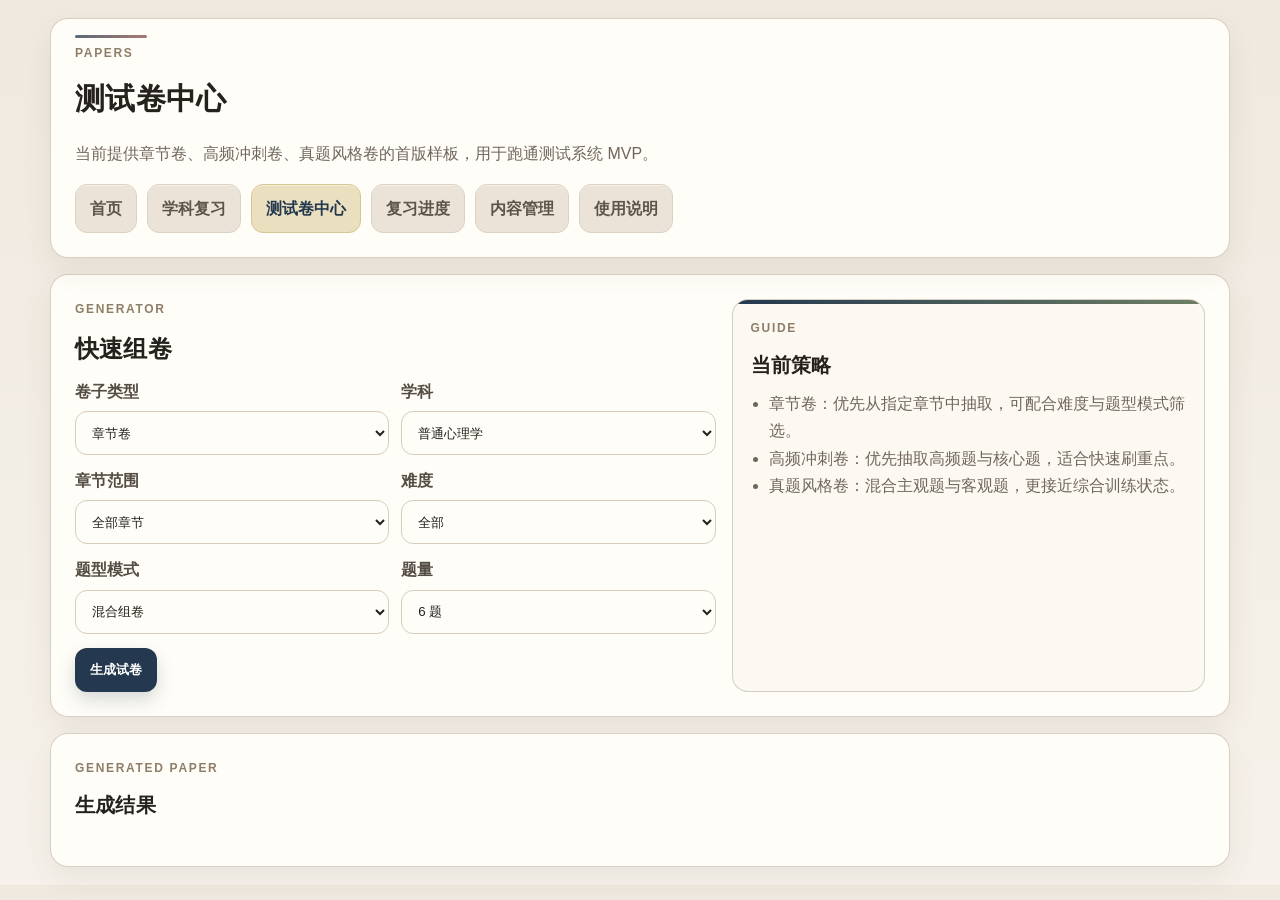
==== webapp/psy-papers.html @ 5b467150 "Add files via upload" ====
<!DOCTYPE html>
<html lang="zh-CN">
<head>
  <meta charset="UTF-8" />
  <meta name="viewport" content="width=device-width, initial-scale=1.0, viewport-fit=cover" />
  <title>测试卷中心 - 心理学考研复习系统</title>
  <link rel="icon" href="./favicon.svg" type="image/svg+xml" />
  <link rel="stylesheet" href="./psy.css" />
</head>
<body data-page="papers">
  <div class="shell">
    <header class="topbar card compact-topbar">
      <div>
        <div class="eyebrow">Papers</div>
        <h1>测试卷中心</h1>
        <p class="muted">当前提供章节卷、高频冲刺卷、真题风格卷的首版样板，用于跑通测试系统 MVP。</p>
      </div>
      <nav class="nav">
        <a class="nav-link" href="./psy-index.html">首页</a>
        <a class="nav-link" href="./psy-subject.html?subject=general_psychology">学科复习</a>
        <a class="nav-link active" href="./psy-papers.html">测试卷中心</a>
        <a class="nav-link" href="./psy-progress.html">复习进度</a>
        <a class="nav-link" href="./psy-manage.html">内容管理</a>
        <a class="nav-link" href="./psy-readme.html">使用说明</a>
      </nav>
    </header>

    <section class="card two-col">
      <div>
        <div class="eyebrow">Generator</div>
        <h2>快速组卷</h2>
        <div class="form-grid">
          <label>
            <span>卷子类型</span>
            <select id="paperType">
              <option value="chapter">章节卷</option>
              <option value="high">高频冲刺卷</option>
              <option value="mock">真题风格卷</option>
            </select>
          </label>
          <label>
            <span>学科</span>
            <select id="paperSubject"></select>
          </label>
          <label>
            <span>章节范围</span>
            <select id="paperChapter"></select>
          </label>
          <label>
            <span>难度</span>
            <select id="paperDifficulty">
              <option value="all">全部</option>
              <option value="easy">基础</option>
              <option value="medium">中等</option>
              <option value="hard">提升</option>
            </select>
          </label>
          <label>
            <span>题型模式</span>
            <select id="paperMode">
              <option value="mixed">混合组卷</option>
              <option value="objective">只要客观题</option>
              <option value="subjective">只要主观题</option>
            </select>
          </label>
          <label>
            <span>题量</span>
            <select id="paperCount">
              <option value="4">4 题</option>
              <option value="6" selected>6 题</option>
              <option value="8">8 题</option>
            </select>
          </label>
        </div>
        <div class="cta-row">
          <button class="cta primary" id="generatePaperBtn">生成试卷</button>
        </div>
      </div>
      <div class="panel">
        <div class="eyebrow">Guide</div>
        <h3>当前策略</h3>
        <ul class="bullet-list">
          <li>章节卷：优先从指定章节中抽取，可配合难度与题型模式筛选。</li>
          <li>高频冲刺卷：优先抽取高频题与核心题，适合快速刷重点。</li>
          <li>真题风格卷：混合主观题与客观题，更接近综合训练状态。</li>
        </ul>
      </div>
    </section>

    <section class="card">
      <div class="section-head"><div><div class="eyebrow">Generated Paper</div><h3>生成结果</h3></div></div>
      <div class="stack" id="paperResult"></div>
    </section>
  </div>
  <script src="./psy-app.js"></script>
</body>
</html>
---- webapp/psy.css ----
:root {
  --bg: #f4f1eb;
  --paper: rgba(255, 253, 248, 0.96);
  --panel: #fcf8f2;
  --text: #25211c;
  --muted: #70675c;
  --line: rgba(214, 205, 192, 0.95);
  --primary: #24384f;
  --secondary: #6c7f65;
  --accent: #8c4d46;
  --shadow: 0 12px 30px rgba(73, 56, 40, 0.08);
  --radius: 18px;
}
* { box-sizing: border-box; }
body {
  margin: 0;
  font-family: -apple-system, BlinkMacSystemFont, "Segoe UI", Roboto, "PingFang SC", "Hiragino Sans GB", "Microsoft YaHei", sans-serif;
  background: linear-gradient(180deg, #efe9df 0%, #f6f2eb 100%);
  color: var(--text);
  line-height: 1.7;
  padding: 18px;
}
.shell { max-width: 1180px; margin: 0 auto; display: grid; gap: 16px; }
.card {
  background: var(--paper);
  border: 1px solid var(--line);
  border-radius: var(--radius);
  box-shadow: var(--shadow);
  padding: 24px;
}
.topbar, .hero { position: relative; overflow: hidden; }
.topbar::before, .hero::before {
  content: "";
  position: absolute;
  left: 24px;
  top: 18px;
  width: 72px;
  height: 3px;
  border-radius: 999px;
  background: linear-gradient(90deg, var(--primary) 0%, var(--accent) 100%);
  opacity: .75;
}
.compact-topbar::before { top: 16px; }
h1, h2, h3 { margin: 0 0 8px; color: var(--text); letter-spacing: 0.01em; }
h1 { font-size: 30px; }
h2 { font-size: 24px; }
h3 { font-size: 20px; }
.eyebrow {
  margin-bottom: 10px;
  color: #8e7e68;
  font-size: 12px;
  font-weight: 800;
  letter-spacing: .14em;
  text-transform: uppercase;
}
.muted, .body-text { color: var(--muted); }
.nav { display: flex; flex-wrap: wrap; gap: 10px; margin-top: 14px; }
.nav-link, .cta, .quick-link {
  display: inline-flex;
  align-items: center;
  justify-content: center;
  min-height: 44px;
  padding: 10px 14px;
  text-decoration: none;
  border-radius: 12px;
  font-weight: 700;
  transition: .18s ease;
}
.nav-link {
  background: #ebe3d7;
  color: #5e554a;
  border: 1px solid #ddd2c1;
  box-shadow: inset 0 1px 0 rgba(255,255,255,.45);
}
.nav-link.active {
  background: #eadfbf;
  color: var(--primary);
  border-color: #d6c691;
}
.hero {
  display: grid;
  grid-template-columns: 1.4fr .9fr;
  gap: 18px;
  background: linear-gradient(180deg, rgba(255,253,248,.98) 0%, rgba(245,238,226,.96) 100%);
  padding-top: 28px;
}
.hero-note {
  display: inline-block;
  padding: 6px 10px;
  border-radius: 999px;
  background: #efe3bb;
  color: var(--primary);
  font-size: 12px;
  font-weight: 800;
  letter-spacing: .08em;
}
.hero h2 { font-size: 32px; max-width: 14ch; margin-top: 12px; }
.cta-row { display: flex; flex-wrap: wrap; gap: 10px; margin-top: 14px; }
.cta { border: 1px solid transparent; cursor: pointer; }
.cta.primary { background: var(--primary); color: #fff; box-shadow: 0 8px 18px rgba(36,56,79,.18); }
.cta.secondary { background: var(--secondary); color: #fff; box-shadow: 0 8px 18px rgba(108,127,101,.16); }
.quick-link {
  justify-content: flex-start;
  background: var(--panel);
  color: #443d34;
  border: 1px solid var(--line);
}
.panel {
  background: var(--panel);
  border: 1px solid var(--line);
  border-radius: 16px;
  padding: 18px;
  position: relative;
  overflow: hidden;
}
.panel::before {
  content: "";
  position: absolute;
  left: 0;
  top: 0;
  width: 100%;
  height: 4px;
  background: linear-gradient(90deg, var(--primary) 0%, var(--secondary) 100%);
}
.stats-grid, .grid, .form-grid {
  display: grid;
  gap: 12px;
}
.stats-grid { grid-template-columns: repeat(auto-fit, minmax(150px, 1fr)); }
.grid { grid-template-columns: repeat(auto-fit, minmax(240px, 1fr)); }
.form-grid { grid-template-columns: repeat(auto-fit, minmax(220px, 1fr)); }
.two-col { display: grid; grid-template-columns: 1.15fr .85fr; gap: 16px; }
.dashboard-grid { display: grid; grid-template-columns: 1.1fr .9fr; gap: 16px; }
.stat, .subject-card, .chapter-item, .note-card, .question-card, .dashboard-card {
  background: var(--panel);
  border: 1px solid var(--line);
  border-radius: 16px;
  padding: 16px;
}
.subject-card h4, .chapter-item h4, .note-card h4, .question-card h4, .dashboard-card h4 { margin: 0 0 8px; font-size: 18px; }
.meta-row, .tag-row { display: flex; flex-wrap: wrap; gap: 8px; margin-top: 10px; }
.pill {
  display: inline-flex;
  align-items: center;
  padding: 5px 10px;
  border-radius: 999px;
  background: #ece5d7;
  color: #5e554a;
  font-size: 12px;
  font-weight: 700;
  border: 1px solid #ddd0bc;
}
.pill.strong { background: #efe3bb; color: var(--primary); border-color: #d7c58d; }
.stack { display: grid; gap: 12px; }
.section-head { display: flex; justify-content: space-between; align-items: end; margin-bottom: 12px; }
.chapter-list { display: grid; gap: 12px; }
.chapter-item { display: grid; gap: 10px; }
.chapter-item-head { display: flex; gap: 12px; justify-content: space-between; align-items: start; }
.chapter-order {
  min-width: 42px;
  height: 42px;
  display: inline-flex;
  align-items: center;
  justify-content: center;
  border-radius: 12px;
  background: #efe3bb;
  color: var(--primary);
  font-weight: 800;
}
label { display: grid; gap: 6px; color: #544d44; font-weight: 600; }
.paper-preview {
  background: linear-gradient(180deg, rgba(255,253,248,.98) 0%, rgba(245,238,226,.94) 100%);
  border: 1px solid var(--line);
  border-radius: 18px;
  padding: 20px;
  position: relative;
  overflow: hidden;
}
.paper-preview::before {
  content: "SIMULATION PAPER";
  position: absolute;
  right: 20px;
  top: 16px;
  color: #9c8d78;
  font-size: 12px;
  letter-spacing: .16em;
  font-weight: 800;
}
.paper-head {
  display: grid;
  gap: 8px;
  padding-bottom: 14px;
  border-bottom: 1px dashed #d5cab8;
  margin-bottom: 14px;
}
.paper-meta {
  display: flex;
  flex-wrap: wrap;
  gap: 8px;
}
.paper-section {
  display: grid;
  gap: 10px;
  margin-top: 16px;
}
.paper-section-title {
  font-size: 13px;
  font-weight: 800;
  letter-spacing: .08em;
  color: #6c6257;
  text-transform: uppercase;
}
.dashboard-card {
  background: var(--panel);
  border: 1px solid var(--line);
  border-radius: 16px;
  padding: 18px;
}
.progress-list {
  display: grid;
  gap: 10px;
}
.progress-row {
  display: flex;
  justify-content: space-between;
  gap: 12px;
  align-items: center;
  padding: 12px 14px;
  border-radius: 14px;
  background: #fbf7f1;
  border: 1px solid #e3d9ca;
}
.progress-main { display: grid; gap: 4px; }
select {
  min-height: 44px;
  border-radius: 12px;
  border: 1px solid #d8ccbb;
  background: #fffdf8;
  padding: 10px 12px;
  color: var(--text);
}
.bullet-list { margin: 0; padding-left: 18px; color: var(--muted); }
.empty { color: var(--muted); padding: 16px; border: 1px dashed #d7ccbc; border-radius: 14px; background: #fbf7f1; }

.question-card {
  display: grid;
  gap: 12px;
  background: linear-gradient(180deg, rgba(252,248,242,.96) 0%, rgba(247,241,232,.9) 100%);
}
.question-card p {
  margin: 0;
}
.question-card details {
  border-top: 1px dashed #d7ccbc;
  padding-top: 10px;
}
.question-card summary {
  cursor: pointer;
  font-weight: 800;
  color: #4b4236;
}
.question-card .cta-row {
  margin-top: 0;
}
.question-card .bullet-list {
  margin-top: 0;
}
.relation-block {
  display: grid;
  gap: 8px;
  padding: 12px 14px;
  border-radius: 14px;
  border: 1px solid #e0d4c5;
  background: rgba(255,253,248,.78);
}
.relation-group {
  display: grid;
  gap: 6px;
}
.relation-title {
  font-size: 12px;
  font-weight: 800;
  letter-spacing: .08em;
  text-transform: uppercase;
  color: #8a7a63;
}
.answer-block {
  display: grid;
  gap: 10px;
}
.answer-text {
  color: #4e463c;
  line-height: 1.85;
}
.answer-analysis {
  padding: 10px 12px;
  border-radius: 12px;
  background: #f6efe3;
  border: 1px solid #e1d5c5;
}
.wrong-card {
  display: grid;
  gap: 10px;
  background: linear-gradient(180deg, rgba(252,248,242,.98) 0%, rgba(245,236,226,.94) 100%);
}
.wrong-card .cta-row {
  margin-top: 2px;
}
.wrong-card .quick-link {
  min-height: 40px;
}
.checkbox-row {
  display: flex;
  align-items: center;
  gap: 8px;
  font-weight: 500;
  color: #4f473e;
}
@media (max-width: 860px) {
  .hero, .two-col, .dashboard-grid { grid-template-columns: 1fr; }
}
@media (max-width: 720px) {
  body { padding: 12px; }
  .card { padding: 18px; }
  .topbar::before, .hero::before { left: 18px; top: 14px; width: 56px; }
  h1 { font-size: 26px; }
  .hero h2 { font-size: 28px; max-width: none; }
  .cta-row, .nav { flex-direction: column; }
  .cta, .nav-link { width: 100%; }
}


.part-group {
  display: grid;
  gap: 12px;
  padding: 18px;
  background: linear-gradient(180deg, rgba(252,248,242,.98) 0%, rgba(246,240,230,.9) 100%);
  border: 1px solid var(--line);
  border-radius: 18px;
}
.part-group + .part-group {
  margin-top: 14px;
}
.part-group-head {
  display: flex;
  justify-content: space-between;
  gap: 16px;
  align-items: start;
  padding-bottom: 10px;
  border-bottom: 1px dashed #d8ccbb;
}
.part-group-head h4 {
  margin: 0 0 6px;
  font-size: 18px;
}
.part-chapter-list {
  gap: 10px;
}


.chapter-breadcrumb {
  display: flex;
  flex-wrap: wrap;
  gap: 8px;
  align-items: center;
  margin-top: 10px;
}
.breadcrumb-item {
  display: inline-flex;
  align-items: center;
  padding: 4px 10px;
  border-radius: 999px;
  background: #f3ecdf;
  border: 1px solid #ddd0bc;
  color: #6a5e4c;
  font-size: 12px;
  font-weight: 700;
}
.breadcrumb-item.strong {
  background: #efe3bb;
  color: var(--primary);
  border-color: #d7c58d;
}
.breadcrumb-sep {
  color: #8a7e70;
  font-weight: 700;
}
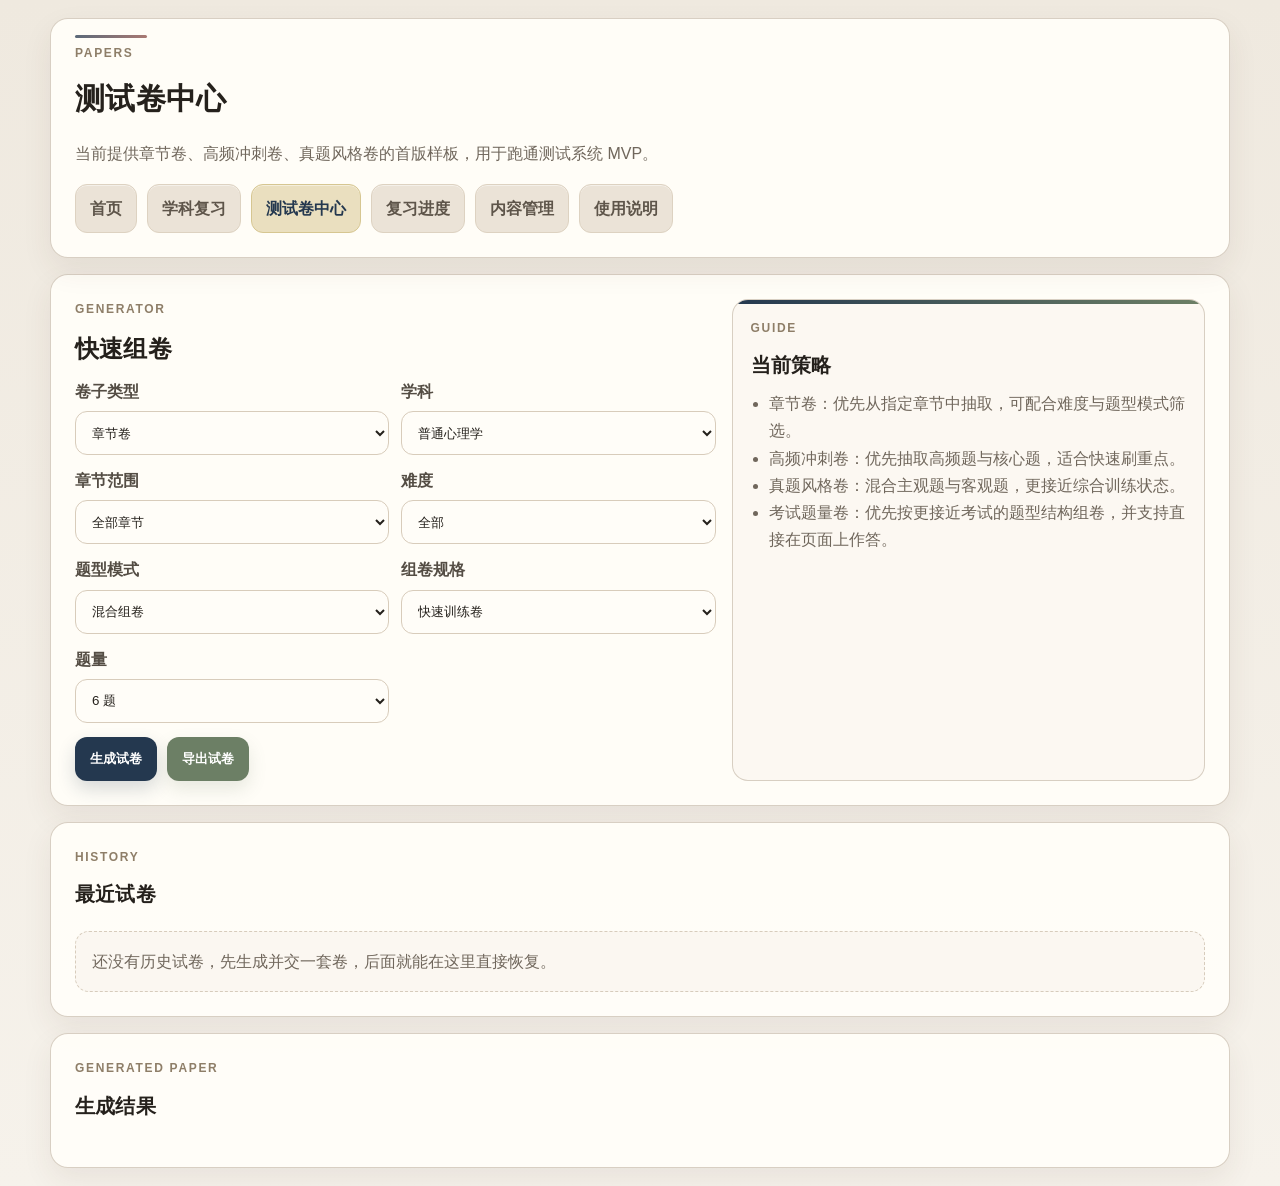
==== commit 958868a5: "Add files via upload" ====
--- a/webapp/psy-papers.html
+++ b/webapp/psy-papers.html
@@ -64,16 +64,27 @@
             </select>
           </label>
           <label>
+            <span>组卷规格</span>
+            <select id="paperTemplate">
+              <option value="quick" selected>快速训练卷</option>
+              <option value="exam">考试题量卷</option>
+              <option value="custom">自定义题量</option>
+            </select>
+          </label>
+          <label>
             <span>题量</span>
             <select id="paperCount">
               <option value="4">4 题</option>
               <option value="6" selected>6 题</option>
               <option value="8">8 题</option>
+              <option value="12">12 题</option>
+              <option value="16">16 题</option>
             </select>
           </label>
         </div>
         <div class="cta-row">
           <button class="cta primary" id="generatePaperBtn">生成试卷</button>
+          <button class="cta secondary" id="exportPaperBtn">导出试卷</button>
         </div>
       </div>
       <div class="panel">
@@ -83,8 +94,14 @@
           <li>章节卷：优先从指定章节中抽取，可配合难度与题型模式筛选。</li>
           <li>高频冲刺卷：优先抽取高频题与核心题，适合快速刷重点。</li>
           <li>真题风格卷：混合主观题与客观题，更接近综合训练状态。</li>
+          <li>考试题量卷：优先按更接近考试的题型结构组卷，并支持直接在页面上作答。</li>
         </ul>
       </div>
+    </section>
+
+    <section class="card">
+      <div class="section-head"><div><div class="eyebrow">History</div><h3>最近试卷</h3></div></div>
+      <div class="stack" id="paperHistoryActions"></div>
     </section>
 
     <section class="card">
--- a/webapp/psy.css
+++ b/webapp/psy.css
@@ -316,6 +316,201 @@
   font-weight: 500;
   color: #4f473e;
 }
+.paper-answer-input {
+  width: 100%;
+  min-height: 140px;
+  border: 1px solid rgba(15, 23, 42, 0.12);
+  border-radius: 12px;
+  padding: 12px 14px;
+  font: inherit;
+  line-height: 1.7;
+  color: var(--text);
+  background: #fff;
+  resize: vertical;
+  box-sizing: border-box;
+}
+.paper-answer-input:focus {
+  outline: none;
+  border-color: rgba(29, 78, 216, 0.5);
+  box-shadow: 0 0 0 3px rgba(29, 78, 216, 0.12);
+}
+.chapter-answer-input {
+  background: linear-gradient(180deg, #fff 0%, #f8fbff 100%);
+}
+.training-result-card,
+.paper-session-summary {
+  display: grid;
+  grid-template-columns: repeat(auto-fit, minmax(140px, 1fr));
+  gap: 10px;
+  padding: 14px 16px;
+  margin-bottom: 14px;
+  border-radius: 14px;
+  border: 1px solid #ddd2c1;
+  background: linear-gradient(180deg, rgba(255,253,248,.98) 0%, rgba(246,240,231,.9) 100%);
+}
+.training-result-card.submitted,
+.paper-session-summary.submitted {
+  border-color: #d7c58d;
+  background: linear-gradient(180deg, rgba(250,245,230,.98) 0%, rgba(243,236,214,.92) 100%);
+}
+.paper-session-stat {
+  color: #4d453a;
+  font-size: 14px;
+}
+.paper-session-note {
+  grid-column: 1 / -1;
+  color: #6a5f53;
+  font-size: 13px;
+}
+.paper-reviewed-card {
+  box-shadow: 0 10px 24px rgba(73, 56, 40, 0.06);
+}
+.paper-reviewed-card {
+  border-color: #d8cdbd;
+}
+.paper-advice-block,
+.paper-nav-block {
+  display: grid;
+  gap: 12px;
+  margin-bottom: 14px;
+  padding: 14px 16px;
+  border-radius: 14px;
+  border: 1px solid #ddd2c1;
+  background: linear-gradient(180deg, rgba(255,253,248,.98) 0%, rgba(246,240,231,.9) 100%);
+}
+.paper-advice-grid {
+  display: grid;
+  grid-template-columns: repeat(auto-fit, minmax(220px, 1fr));
+  gap: 10px;
+}
+.paper-advice-card {
+  display: grid;
+  gap: 8px;
+  padding: 12px 14px;
+  border-radius: 12px;
+  border: 1px solid #e1d6c7;
+  background: #fcf8f2;
+}
+#paperHistoryActions {
+  display: grid;
+  gap: 12px;
+}
+.paper-advice-value {
+  font-size: 24px;
+  font-weight: 800;
+  color: var(--primary);
+}
+.paper-nav-head {
+  display: flex;
+  justify-content: space-between;
+  gap: 12px;
+  align-items: start;
+}
+.paper-nav-grid {
+  display: grid;
+  grid-template-columns: repeat(auto-fit, minmax(44px, 44px));
+  gap: 8px;
+}
+.paper-nav-item {
+  width: 44px;
+  height: 44px;
+  border-radius: 12px;
+  border: 1px solid #ddd0bc;
+  background: #f3ece0;
+  color: #5c5247;
+  font-weight: 800;
+  cursor: pointer;
+}
+.paper-nav-item.answered {
+  background: #efe3bb;
+  color: var(--primary);
+  border-color: #d7c58d;
+}
+.paper-nav-item.empty {
+  background: #f3ece0;
+  color: #7b7064;
+}
+.paper-nav-item.correct {
+  background: #dfead7;
+  color: #2f5a32;
+  border-color: #bdd0b5;
+}
+.paper-nav-item.wrong {
+  background: #f3ddd8;
+  color: #8c4d46;
+  border-color: #dfbbb4;
+}
+.paper-review-grid {
+  display: grid;
+  grid-template-columns: repeat(auto-fit, minmax(220px, 1fr));
+  gap: 10px;
+}
+.paper-review-block {
+  display: grid;
+  gap: 8px;
+  padding: 12px 14px;
+  border-radius: 12px;
+  border: 1px solid #e1d6c7;
+  background: #fcf8f2;
+}
+.paper-review-block.history-compare-block {
+  border-color: #d8c694;
+  background: linear-gradient(180deg, rgba(251,246,231,.98) 0%, rgba(245,238,214,.94) 100%);
+}
+.paper-review-block.history-answer-block {
+  border-color: #d7d9e6;
+  background: linear-gradient(180deg, rgba(248,249,253,.98) 0%, rgba(240,242,248,.94) 100%);
+}
+.training-result-card .training-result-title {
+  grid-column: 1 / -1;
+  font-weight: 800;
+  color: #473d34;
+}
+.training-result-card .training-result-note {
+  grid-column: 1 / -1;
+  color: #6a5f53;
+  font-size: 13px;
+}
+.coverage-list {
+  display: grid;
+  gap: 8px;
+}
+.coverage-item {
+  display: flex;
+  gap: 8px;
+  align-items: start;
+  padding: 8px 10px;
+  border-radius: 10px;
+}
+.coverage-item.matched {
+  background: rgba(223, 234, 215, 0.8);
+  color: #305834;
+}
+.coverage-item.missing {
+  background: rgba(243, 233, 220, 0.85);
+  color: #7a6551;
+}
+.coverage-icon {
+  font-weight: 800;
+  min-width: 18px;
+}
+.focus-note-card,
+.confusion-note-card {
+  gap: 12px;
+}
+.focus-summary {
+  color: #3f3a33;
+  line-height: 1.85;
+  font-size: 14px;
+}
+.confusion-note-card .relation-group,
+.focus-note-card .relation-group {
+  margin-top: 4px;
+}
+.confusion-note-card .bullet-list,
+.focus-note-card .bullet-list {
+  margin-top: 8px;
+}
 @media (max-width: 860px) {
   .hero, .two-col, .dashboard-grid { grid-template-columns: 1fr; }
 }
